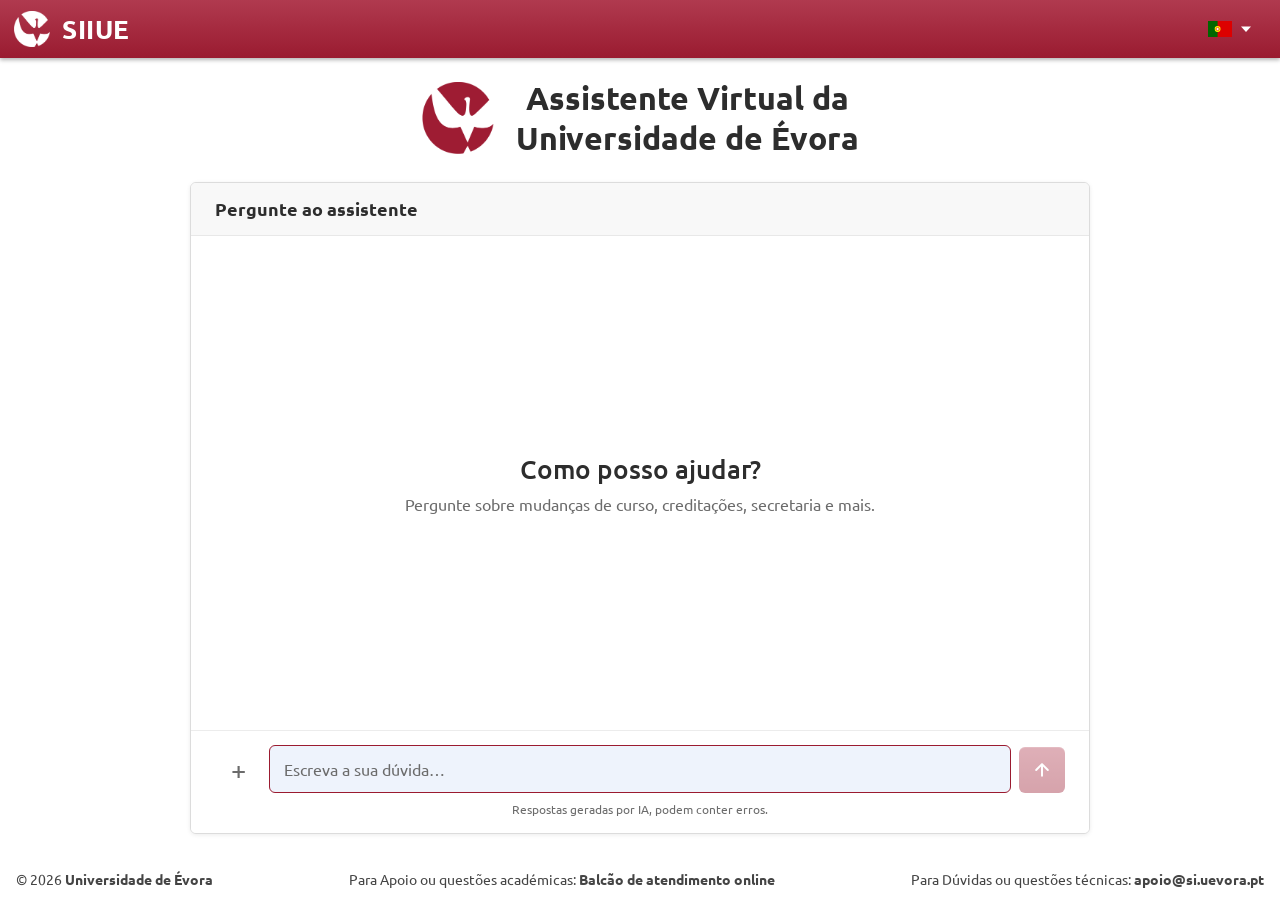
==== index.html @ c412db56 "Add files via upload" ====
<!DOCTYPE html>
<html lang="pt-PT">
<head>
  <meta charset="UTF-8">
  <meta name="viewport" content="width=device-width, initial-scale=1">
  <title>Assistente Virtual · Universidade de Évora</title>
  <link rel="icon" href="assets/icon-logo.png" type="image/png">
  <link rel="preconnect" href="https://fonts.googleapis.com">
  <link href="https://fonts.googleapis.com/css2?family=Ubuntu:wght@400;500;700&display=swap" rel="stylesheet">
  <link rel="stylesheet" href="css/style.css">
</head>
<body>
  <header class="topbar">
    <img class="topbar-logo" data-logo="topbar" alt="">
    <span class="topbar-title">SIIUE</span>

    <div class="lang" id="lang">
      <button class="lang-btn" id="langBtn" type="button" aria-haspopup="true" aria-expanded="false">
        <span class="lang-flag" id="langFlag"></span>
        <svg class="lang-caret" width="12" height="12" viewBox="0 0 12 12" aria-hidden="true"><path d="M1 3.5h10L6 9z" fill="currentColor"/></svg>
        <span class="lang-tip" id="langTip" role="tooltip"></span>
      </button>
      <ul class="lang-menu" id="langMenu" role="menu" hidden></ul>
    </div>
  </header>

  <section class="hero">
    <img class="hero-logo" data-logo="hero" alt="">
    <h1 data-i18n="heroTitle"></h1>
  </section>

  <section class="stage">
    <div class="card">
      <div class="card-head" data-i18n="cardHead"></div>

      <div class="card-body">

        <main id="chat">
          <div class="wrap" id="messages">
            <div class="hello">
              <h2 data-i18n="helloTitle"></h2>
              <p data-i18n="helloText"></p>
            </div>
          </div>
        </main>

        <footer class="composer-area">
          <div class="chip" id="chip">
            <span id="chipName"></span>
            <button id="chipRemove" type="button" data-i18n="remove"></button>
          </div>

          <div class="composer">
            <input type="file" id="file" accept="image/*" hidden>
            <button class="icon-btn" id="attach" type="button" data-i18n-aria="attachLabel" hidden>+</button>

            <textarea id="input" rows="1" data-i18n-placeholder="placeholder" data-i18n-aria="messageLabel"></textarea>

            <button class="icon-btn" id="send" type="button" data-i18n-aria="sendLabel" disabled>
              <svg width="20" height="20" viewBox="0 0 24 24" fill="none" stroke="currentColor" stroke-width="2.4" stroke-linecap="round" stroke-linejoin="round"><path d="M12 19V5M5 12l7-7 7 7"/></svg>
            </button>
          </div>

          <p class="note" data-i18n="note"></p>
        </footer>
      </div>
    </div>
  </section>

  <footer class="site-footer">
    <span data-i18n-html="footerRights"></span>
    <span data-i18n-html="footerSupport"></span>
    <span data-i18n-html="footerTech"></span>
  </footer>

  <!-- Ordem Correta: config → api → app -->
  <script src="js/config.js"></script>
  <script src="js/api.js"></script>
  <script src="js/app.js"></script>
</body>
</html>
---- css/style.css ----
/* ==========================================================
   1. VARIÁVEIS (muda aqui para personalizar)
   ========================================================== */
:root {
  --accent: #9b1b30;                 /* bordô principal */
  --accent-light: #b03a4f;           /* topo do gradiente */
  --accent-grad: linear-gradient(#b03a4f, #9a1b30);
  --ink: #2d2d2d;
  --muted: #6b6b6b;
  --line: #dcdcdc;
  --panel: #f8f8f8;
  --field: #eef3fc;
  --error: #c0392b;

  --font: "Ubuntu", system-ui, sans-serif;
  --card-width: 900px;
}

/* ==========================================================
   2. BASE
   ========================================================== */
* { box-sizing: border-box; margin: 0; }

html, body { height: 100%; }

body {
  display: flex;
  flex-direction: column;
  background: #fff;
  color: var(--ink);
  font-family: var(--font);
}

/* ==========================================================
   3. BARRA SUPERIOR
   ========================================================== */
.topbar {
  flex: none;
  display: flex;
  align-items: center;
  gap: 12px;
  height: 58px;
  padding: 0 14px;
  background: var(--accent-grad);
  box-shadow: 0 2px 4px rgba(0, 0, 0, .3);
  color: #fff;
}

.topbar-logo {
  width: 36px;
  height: 36px;
  filter: brightness(0) invert(1);   /* logo a branco */
}

.topbar-title {
  font-size: 1.6rem;
  font-weight: 700;
  letter-spacing: .02em;
}

/* ==========================================================
   4. TÍTULO
   ========================================================== */
.hero {
  flex: none;
  display: flex;
  align-items: center;
  justify-content: center;
  gap: 22px;
  padding: 20px 20px 8px;
}

.hero-logo { width: 72px; height: 72px; }

.hero h1 {
  font-size: clamp(1.3rem, 3vw, 2rem);
  font-weight: 700;
  line-height: 1.25;
  text-align: center;
}

/* ==========================================================
   5. CARTÃO DO CHAT
   ========================================================== */
.stage {
  flex: 1;
  min-height: 0;
  padding: 16px 20px 24px;
}

.card {
  display: flex;
  flex-direction: column;
  height: 100%;
  max-width: var(--card-width);
  margin: 0 auto;
  background: #fff;
  border: 1px solid var(--line);
  border-radius: 6px;
  box-shadow: 0 1px 4px rgba(0, 0, 0, .08);
  overflow: hidden;
}

.card-head {
  flex: none;
  padding: 14px 24px;
  background: var(--panel);
  border-bottom: 1px solid #e8e8e8;
  font-size: 1.15rem;
  font-weight: 700;
}

.card-body {
  position: relative;
  flex: 1;
  min-height: 0;
  display: flex;
  flex-direction: column;
}

/* Logo de fundo */
.watermark {
  position: absolute;
  inset: 0;
  display: grid;
  place-items: center;
  pointer-events: none;
}

.watermark img {
  width: min(45%, 260px);
  height: auto;
  opacity: .06;
}

/* ==========================================================
   6. CONVERSA
   ========================================================== */
main {
  position: relative;
  flex: 1;
  overflow-y: auto;
  padding: 24px;
  scroll-behavior: smooth;
}

.wrap {
  display: flex;
  flex-direction: column;
  gap: 12px;
  min-height: 100%;
}

/* Saudação inicial */
.hello {
  margin: auto 0;
  text-align: center;
}

.hello h2 { font-size: 1.6rem; font-weight: 500; }

.hello p {
  margin-top: 8px;
  color: var(--muted);
}

.chat-started .hello { display: none; }

/* Mensagens */
.msg {
  max-width: 85%;
  padding: 11px 16px;
  border-radius: 10px;
  line-height: 1.5;
  white-space: pre-wrap;
  overflow-wrap: anywhere;
}

.msg.user {
  align-self: flex-end;
  background: var(--accent-grad);
  color: #fff;
  border-bottom-right-radius: 3px;
}

.msg.bot {
  align-self: flex-start;
  background: var(--panel);
  border: 1px solid var(--line);
  border-bottom-left-radius: 3px;
}

.msg.error {
  border-color: var(--error);
  color: var(--error);
}

/* Indicador "a escrever…" */
.typing { display: inline-flex; gap: 4px; padding: 4px 0; }

.typing i {
  width: 7px;
  height: 7px;
  border-radius: 50%;
  background: var(--muted);
  animation: blink 1.2s infinite;
}
.typing i:nth-child(2) { animation-delay: .2s; }
.typing i:nth-child(3) { animation-delay: .4s; }

@keyframes blink {
  0%, 80%, 100% { opacity: .25; }
  40%           { opacity: 1; }
}

/* ==========================================================
   7. CAIXA DE TEXTO
   ========================================================== */
.composer-area {
  position: relative;
  flex: none;
  padding: 14px 24px 16px;
  background: #fff;
  border-top: 1px solid #ececec;
}

.composer {
  display: flex;
  align-items: flex-end;
  gap: 8px;
}

textarea {
  flex: 1;
  max-height: 140px;
  padding: 12px 14px;
  border: 1px solid #d3dae6;
  border-radius: 6px;
  outline: 0;
  resize: none;
  background: var(--field);
  color: var(--ink);
  font: inherit;
  line-height: 1.4;
  scrollbar-width: none;
  -ms-overflow-style: none;
  transition: border-color .15s;
}
textarea::-webkit-scrollbar { display: none; }
textarea::placeholder { color: var(--muted); }
textarea:focus { border-color: var(--accent); }

.icon-btn {
  flex: none;
  display: grid;
  place-items: center;
  width: 46px;
  height: 46px;
  border: 0;
  border-radius: 6px;
  cursor: pointer;
  font: inherit;
}
.icon-btn:focus-visible { outline: 2px solid var(--accent); outline-offset: 2px; }

#attach {
  background: transparent;
  color: var(--muted);
  font-size: 1.7rem;
  line-height: 1;
}
#attach:hover { background: var(--panel); color: var(--ink); }

#send {
  background: var(--accent-grad);
  color: #fff;
  box-shadow: inset 0 1px 0 rgba(255, 255, 255, .15);
}
#send:disabled { opacity: .4; cursor: not-allowed; }

/* Imagem anexada */
.chip {
  display: none;
  margin-bottom: 8px;
  font-size: .85rem;
  color: var(--muted);
}
.chip.on { display: block; }

.chip button {
  margin-left: 6px;
  border: 0;
  background: none;
  color: var(--accent);
  font: inherit;
  font-weight: 500;
  cursor: pointer;
}

.note {
  margin-top: 8px;
  text-align: center;
  font-size: .78rem;
  color: var(--muted);
}

/* ==========================================================
   8. RODAPÉ DA PÁGINA
   ========================================================== */
.site-footer {
  flex: none;
  display: flex;
  justify-content: space-between;
  gap: 8px 24px;
  flex-wrap: wrap;
  padding: 12px 16px;
  font-size: .9rem;
  color: #444;
}

@media (max-width: 700px) {
  .site-footer { flex-direction: column; text-align: center; font-size: .8rem; }
  .hero-logo { width: 52px; height: 52px; }
  main { padding: 16px; }
  .composer-area { padding: 12px 16px; }
}
/* ==========================================================
   9. SELETOR DE LÍNGUA
   ========================================================== */
.hero h1 { white-space: pre-line; }

.lang {
  position: relative;
  margin-left: auto;
}

.lang-btn {
  position: relative;
  display: flex;
  align-items: center;
  gap: 8px;
  height: 58px;
  padding: 0 14px;
  border: 0;
  background: transparent;
  color: #fff;
  cursor: pointer;
  font: inherit;
}
.lang-btn:hover,
.lang-btn[aria-expanded="true"] { background: rgba(0, 0, 0, .12); }
.lang-btn:focus-visible { outline: 2px solid #fff; outline-offset: -4px; }

.lang-flag { display: block; width: 24px; height: 16px; line-height: 0; }
.lang-flag svg,
.lang-item svg { width: 100%; height: 100%; display: block; }

/* Dica "Alterar língua" */
.lang-tip {
  position: absolute;
  right: calc(100% - 6px);
  top: 50%;
  transform: translateY(-50%);
  padding: 6px 10px;
  border-radius: 5px;
  background: #111;
  color: #fff;
  font-size: .9rem;
  white-space: nowrap;
  opacity: 0;
  pointer-events: none;
  transition: opacity .12s;
}
.lang-btn:hover .lang-tip,
.lang-btn:focus-visible .lang-tip { opacity: 1; }
.lang-btn[aria-expanded="true"] .lang-tip { opacity: 0; }

/* Menu */
.lang-menu {
  position: absolute;
  top: calc(100% + 4px);
  right: 8px;
  z-index: 20;
  min-width: 150px;
  margin: 0;
  padding: 6px;
  list-style: none;
  background: #fff;
  border: 1px solid var(--line);
  border-radius: 6px;
  box-shadow: 0 4px 14px rgba(0, 0, 0, .18);
}
.lang-menu[hidden] { display: none; }

.lang-item {
  display: flex;
  align-items: center;
  gap: 10px;
  width: 100%;
  padding: 9px 12px;
  border: 0;
  border-radius: 4px;
  background: none;
  color: var(--ink);
  font: inherit;
  text-align: left;
  cursor: pointer;
}
.lang-item:hover,
.lang-item:focus-visible { background: var(--panel); outline: 0; }
.lang-item .lang-flag { flex: none; }

@media (max-width: 700px) {
  .lang-tip { display: none; }
}
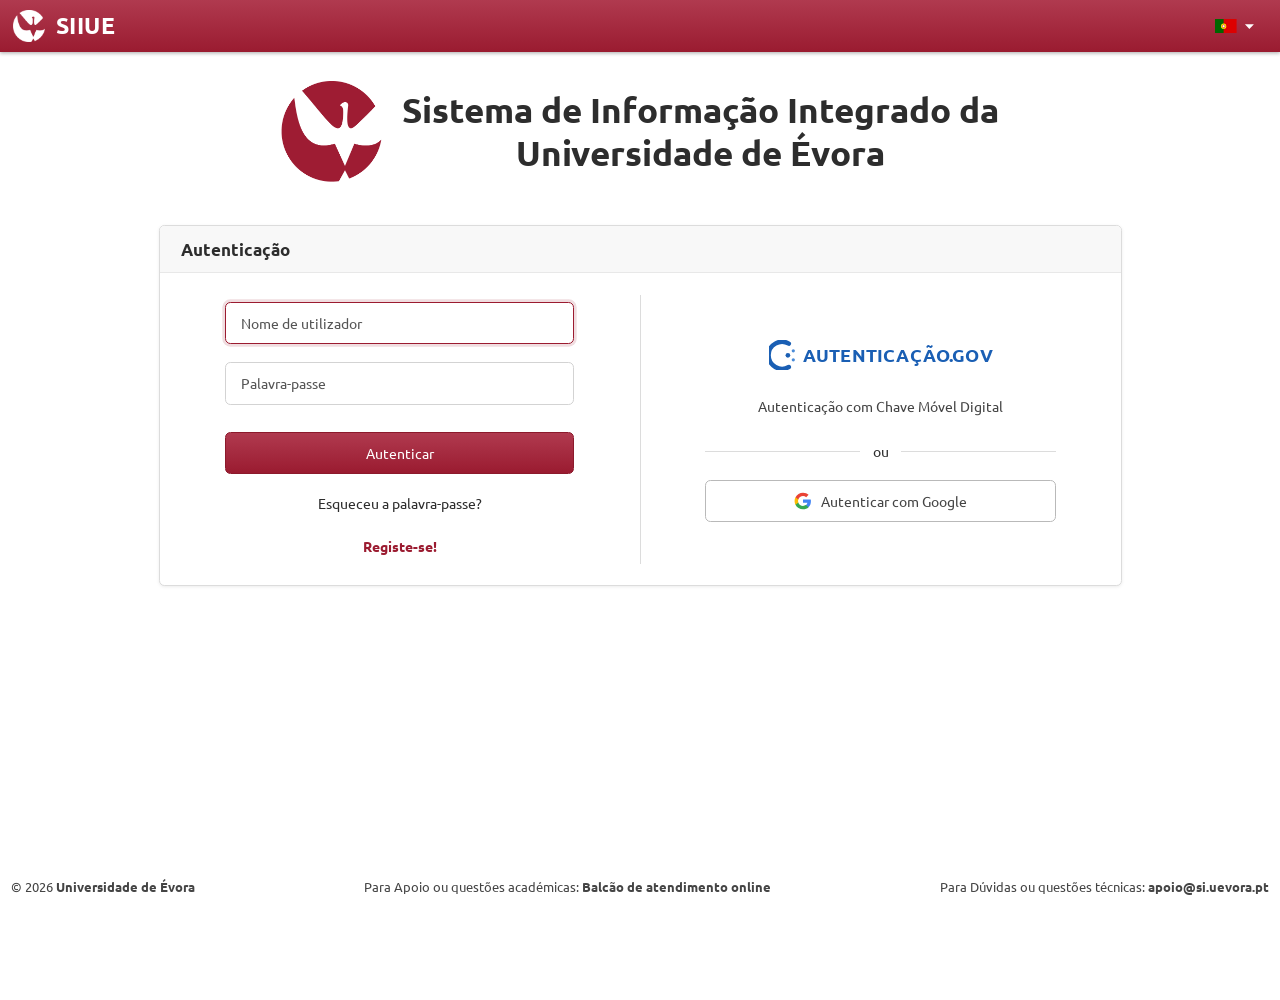
==== commit 46afe40c: "Login + Register" ====
--- a/index.html
+++ b/index.html
@@ -1,81 +1,91 @@
-<!DOCTYPE html>
-<html lang="pt-PT">
-<head>
-  <meta charset="UTF-8">
-  <meta name="viewport" content="width=device-width, initial-scale=1">
-  <title>Assistente Virtual · Universidade de Évora</title>
-  <link rel="icon" href="assets/icon-logo.png" type="image/png">
-  <link rel="preconnect" href="https://fonts.googleapis.com">
-  <link href="https://fonts.googleapis.com/css2?family=Ubuntu:wght@400;500;700&display=swap" rel="stylesheet">
-  <link rel="stylesheet" href="css/style.css">
-</head>
-<body>
-  <header class="topbar">
-    <img class="topbar-logo" data-logo="topbar" alt="">
-    <span class="topbar-title">SIIUE</span>
-
-    <div class="lang" id="lang">
-      <button class="lang-btn" id="langBtn" type="button" aria-haspopup="true" aria-expanded="false">
-        <span class="lang-flag" id="langFlag"></span>
-        <svg class="lang-caret" width="12" height="12" viewBox="0 0 12 12" aria-hidden="true"><path d="M1 3.5h10L6 9z" fill="currentColor"/></svg>
-        <span class="lang-tip" id="langTip" role="tooltip"></span>
-      </button>
-      <ul class="lang-menu" id="langMenu" role="menu" hidden></ul>
-    </div>
-  </header>
-
-  <section class="hero">
-    <img class="hero-logo" data-logo="hero" alt="">
-    <h1 data-i18n="heroTitle"></h1>
-  </section>
-
-  <section class="stage">
-    <div class="card">
-      <div class="card-head" data-i18n="cardHead"></div>
-
-      <div class="card-body">
-
-        <main id="chat">
-          <div class="wrap" id="messages">
-            <div class="hello">
-              <h2 data-i18n="helloTitle"></h2>
-              <p data-i18n="helloText"></p>
-            </div>
-          </div>
-        </main>
-
-        <footer class="composer-area">
-          <div class="chip" id="chip">
-            <span id="chipName"></span>
-            <button id="chipRemove" type="button" data-i18n="remove"></button>
-          </div>
-
-          <div class="composer">
-            <input type="file" id="file" accept="image/*" hidden>
-            <button class="icon-btn" id="attach" type="button" data-i18n-aria="attachLabel" hidden>+</button>
-
-            <textarea id="input" rows="1" data-i18n-placeholder="placeholder" data-i18n-aria="messageLabel"></textarea>
-
-            <button class="icon-btn" id="send" type="button" data-i18n-aria="sendLabel" disabled>
-              <svg width="20" height="20" viewBox="0 0 24 24" fill="none" stroke="currentColor" stroke-width="2.4" stroke-linecap="round" stroke-linejoin="round"><path d="M12 19V5M5 12l7-7 7 7"/></svg>
-            </button>
-          </div>
-
-          <p class="note" data-i18n="note"></p>
-        </footer>
-      </div>
-    </div>
-  </section>
-
-  <footer class="site-footer">
-    <span data-i18n-html="footerRights"></span>
-    <span data-i18n-html="footerSupport"></span>
-    <span data-i18n-html="footerTech"></span>
-  </footer>
-
-  <!-- Ordem Correta: config → api → app -->
-  <script src="js/config.js"></script>
-  <script src="js/api.js"></script>
-  <script src="js/app.js"></script>
-</body>
+<!DOCTYPE html>
+<html lang="pt-PT">
+<head>
+  <meta charset="UTF-8">
+  <meta name="viewport" content="width=device-width, initial-scale=1">
+  <title>ChatUE · Universidade de Évora</title>
+  <link rel="icon" href="assets/icon-logo.png" type="image/png">
+  <link rel="preconnect" href="https://fonts.googleapis.com">
+  <link href="https://fonts.googleapis.com/css2?family=Ubuntu:wght@400;500;700&display=swap" rel="stylesheet">
+  <link rel="stylesheet" href="css/style.css">
+  <script>try { if (!localStorage.getItem("chatue_session")) location.replace("login.html"); } catch (e) {}</script>
+</head>
+<body data-title="pageTitle">
+  <header class="topbar">
+    <img class="topbar-logo" data-logo="topbar" alt="">
+    <span class="topbar-title">SIIUE</span>
+
+    <div class="lang" id="lang">
+      <button class="lang-btn" id="langBtn" type="button" aria-haspopup="true" aria-expanded="false">
+        <span class="lang-flag" id="langFlag"></span>
+        <svg class="lang-caret" width="12" height="12" viewBox="0 0 12 12" aria-hidden="true"><path d="M1 3.5h10L6 9z" fill="currentColor"/></svg>
+        <span class="lang-tip" id="langTip" role="tooltip"></span>
+      </button>
+      <ul class="lang-menu" id="langMenu" role="menu" hidden></ul>
+    </div>
+
+    <div class="user" id="user">
+      <button class="user-btn" id="userBtn" type="button" aria-haspopup="true" aria-expanded="false" data-i18n-aria="userMenuLabel">
+        <span class="user-avatar" id="userAvatar"></span>
+      </button>
+      <div class="user-menu" id="userMenu" role="menu" hidden></div>
+    </div>
+  </header>
+
+  <section class="hero">
+    <img class="hero-logo" data-logo="hero" alt="">
+    <h1 data-i18n="heroTitle"></h1>
+  </section>
+
+  <section class="stage">
+    <div class="card">
+      <div class="card-head" data-i18n="cardHead"></div>
+
+      <div class="card-body">
+        <img class="watermark" data-logo="watermark" alt="" aria-hidden="true">
+
+        <main id="chat">
+          <div class="wrap" id="messages">
+            <div class="hello">
+              <h2 data-i18n="helloTitle"></h2>
+              <p data-i18n="helloText"></p>
+            </div>
+          </div>
+        </main>
+
+        <footer class="composer-area">
+          <div class="chip" id="chip">
+            <span id="chipName"></span>
+            <button id="chipRemove" type="button" data-i18n="remove"></button>
+          </div>
+
+          <div class="composer">
+            <input type="file" id="file" accept="image/*" hidden>
+            <button class="icon-btn" id="attach" type="button" data-i18n-aria="attachLabel" hidden>+</button>
+
+            <textarea id="input" rows="1" data-i18n-placeholder="placeholder" data-i18n-aria="messageLabel"></textarea>
+
+            <button class="icon-btn" id="send" type="button" data-i18n-aria="sendLabel" disabled>
+              <svg width="20" height="20" viewBox="0 0 24 24" fill="none" stroke="currentColor" stroke-width="2.4" stroke-linecap="round" stroke-linejoin="round"><path d="M12 19V5M5 12l7-7 7 7"/></svg>
+            </button>
+          </div>
+
+          <p class="note" data-i18n="note"></p>
+        </footer>
+      </div>
+    </div>
+  </section>
+
+  <footer class="site-footer">
+    <span data-i18n-html="footerRights"></span>
+    <span data-i18n-html="footerSupport"></span>
+    <span data-i18n-html="footerTech"></span>
+  </footer>
+
+  <!-- Ordem correta: config → api → common → app -->
+  <script src="js/config.js"></script>
+  <script src="js/api.js"></script>
+  <script src="js/common.js"></script>
+  <script src="js/app.js"></script>
+</body>
 </html>
--- a/css/style.css
+++ b/css/style.css
@@ -2,6 +2,7 @@
    1. VARIÁVEIS (muda aqui para personalizar)
    ========================================================== */
 :root {
+  --scale: 0.9;                      /* zoom da interface: 1 = normal · 0.9 = -10% · 0.8 = -20% */
   --accent: #9b1b30;                 /* bordô principal */
   --accent-light: #b03a4f;           /* topo do gradiente */
   --accent-grad: linear-gradient(#b03a4f, #9a1b30);
@@ -14,6 +15,10 @@
 
   --font: "Ubuntu", system-ui, sans-serif;
   --card-width: 900px;
+
+  /* Marca de água */
+  --watermark-size: 190px;
+  --watermark-opacity: 0.08;
 }
 
 /* ==========================================================
@@ -21,7 +26,21 @@
    ========================================================== */
 * { box-sizing: border-box; margin: 0; }
 
-html, body { height: 100%; }
+html { height: 100%; }
+
+/* O zoom só vai no body (uma vez). A altura vem de --vh, calculada em
+   common.js em pixels (window.innerHeight / --scale), o que funciona igual
+   em todos os browsers. O calc(100vh / escala) é só um valor de reserva. */
+body {
+  zoom: var(--scale);
+  height: var(--vh, calc(100vh / var(--scale)));     /* chat: altura fixa = ecrã */
+}
+
+/* Login: pode crescer com o conteúdo (ex.: formulário de registo) */
+body[data-title="loginPageTitle"] {
+  height: auto;
+  min-height: var(--vh, calc(100vh / var(--scale)));
+}
 
 body {
   display: flex;
@@ -77,6 +96,7 @@
   font-weight: 700;
   line-height: 1.25;
   text-align: center;
+  white-space: pre-line;
 }
 
 /* ==========================================================
@@ -121,26 +141,31 @@
 /* Logo de fundo */
 .watermark {
   position: absolute;
-  inset: 0;
-  display: grid;
-  place-items: center;
+  top: 45%;
+  left: 50%;
+  width: var(--watermark-size);
+  height: auto;
+  transform: translate(-50%, -50%);
+  opacity: var(--watermark-opacity);
   pointer-events: none;
-}
-
-.watermark img {
-  width: min(45%, 260px);
-  height: auto;
-  opacity: .06;
-}
+  user-select: none;
+  z-index: 0;
+  transition: opacity .3s;
+}
+
+/* Depois de começar a conversa, fica mais discreta */
+.chat-started .watermark { opacity: .04; }
 
 /* ==========================================================
    6. CONVERSA
    ========================================================== */
 main {
   position: relative;
+  z-index: 1;                  /* por cima da marca de água */
   flex: 1;
   overflow-y: auto;
   padding: 24px;
+  background: transparent;
   scroll-behavior: smooth;
 }
 
@@ -218,6 +243,7 @@
    ========================================================== */
 .composer-area {
   position: relative;
+  z-index: 1;
   flex: none;
   padding: 14px 24px 16px;
   background: #fff;
@@ -308,12 +334,13 @@
    8. RODAPÉ DA PÁGINA
    ========================================================== */
 .site-footer {
+  margin-top: auto;
   flex: none;
   display: flex;
   justify-content: space-between;
   gap: 8px 24px;
   flex-wrap: wrap;
-  padding: 12px 16px;
+  padding: 6px 12px;
   font-size: .9rem;
   color: #444;
 }
@@ -323,12 +350,12 @@
   .hero-logo { width: 52px; height: 52px; }
   main { padding: 16px; }
   .composer-area { padding: 12px 16px; }
-}
+  .watermark { width: 140px; }
+}
+
 /* ==========================================================
    9. SELETOR DE LÍNGUA
    ========================================================== */
-.hero h1 { white-space: pre-line; }
-
 .lang {
   position: relative;
   margin-left: auto;
@@ -412,4 +439,229 @@
 
 @media (max-width: 700px) {
   .lang-tip { display: none; }
+}
+/* ==========================================================
+   10. BOTÃO DO UTILIZADOR (ao lado do seletor de língua)
+   ========================================================== */
+.user {
+  position: relative;
+  flex: none;
+}
+
+.user-btn {
+  display: grid;
+  place-items: center;
+  width: 40px;
+  height: 40px;
+  margin: 0 6px 0 4px;
+  padding: 0;
+  border: 2px solid rgba(255, 255, 255, .85);
+  border-radius: 50%;
+  background: rgba(255, 255, 255, .18);
+  color: #fff;
+  cursor: pointer;
+  overflow: hidden;
+}
+.user-btn:hover,
+.user-btn[aria-expanded="true"] { background: rgba(255, 255, 255, .32); }
+.user-btn:focus-visible { outline: 2px solid #fff; outline-offset: 2px; }
+
+.user-avatar { display: block; width: 100%; height: 100%; line-height: 0; }
+.user-avatar svg,
+.user-avatar img { width: 100%; height: 100%; display: block; object-fit: cover; }
+.user-avatar svg { padding: 5px 4px 0; }
+
+.user-menu {
+  position: absolute;
+  top: calc(100% + 8px);
+  right: 4px;
+  z-index: 20;
+  min-width: 250px;
+  padding: 6px;
+  background: #fff;
+  border: 1px solid var(--line);
+  border-radius: 6px;
+  box-shadow: 0 4px 14px rgba(0, 0, 0, .18);
+  color: var(--ink);
+}
+.user-menu[hidden] { display: none; }
+
+.user-info {
+  display: flex;
+  flex-direction: column;
+  padding: 8px 12px 10px;
+  margin-bottom: 4px;
+  border-bottom: 1px solid #ececec;
+  overflow-wrap: anywhere;
+}
+.user-info span { font-size: .85rem; color: var(--muted); }
+
+.user-item {
+  display: block;
+  width: 100%;
+  padding: 9px 12px;
+  border: 0;
+  border-radius: 4px;
+  background: none;
+  color: var(--ink);
+  font: inherit;
+  text-align: left;
+  cursor: pointer;
+}
+.user-item:hover,
+.user-item:focus-visible { background: var(--panel); outline: 0; }
+
+/* ==========================================================
+   11. PÁGINA DE AUTENTICAÇÃO
+   ========================================================== */
+.auth-hero { padding-top: 32px; }
+.auth-hero .hero-logo { width: 112px; height: 112px; }
+.auth-hero h1 { font-size: clamp(1.4rem, 3.2vw, 2.4rem); }
+
+.auth-stage {
+  flex: 1;
+  padding: 40px 20px 32px;
+}
+
+.auth-card {
+  max-width: 1070px;
+  margin: 0 auto;
+  background: #fff;
+  border: 1px solid var(--line);
+  border-radius: 6px;
+  box-shadow: 0 1px 4px rgba(0, 0, 0, .08);
+  overflow: hidden;
+}
+
+.auth-body {
+  display: grid;
+  grid-template-columns: 1fr 1fr;
+  padding: 24px 0;
+}
+
+.auth-col {
+  display: flex;
+  flex-direction: column;
+  align-items: center;
+  justify-content: center;
+  padding: 8px 52px;
+}
+.auth-col + .auth-col { border-left: 1px solid var(--line); }
+
+.auth-form {
+  display: flex;
+  flex-direction: column;
+  gap: 20px;
+  width: 100%;
+  max-width: 388px;
+}
+.auth-form[hidden] { display: none; }
+
+.auth-input {
+  width: 100%;
+  height: 47px;
+  padding: 0 16px;
+  border: 1px solid #d3d3d3;
+  border-radius: 6px;
+  background: #fff;
+  color: var(--ink);
+  font: inherit;
+  outline: 0;
+  transition: border-color .15s, box-shadow .15s;
+}
+.auth-input::placeholder { color: #555; }
+.auth-input:focus { border-color: var(--accent); box-shadow: 0 0 0 3px rgba(155, 27, 48, .15); }
+
+.auth-btn {
+  height: 47px;
+  margin-top: 10px;
+  border: 1px solid #8c1a2c;
+  border-radius: 6px;
+  background: var(--accent-grad);
+  color: #fff;
+  font: inherit;
+  cursor: pointer;
+}
+.auth-btn:hover { filter: brightness(1.06); }
+.auth-btn:focus-visible { outline: 2px solid var(--accent); outline-offset: 2px; }
+.auth-btn:disabled { opacity: .6; cursor: wait; }
+
+.auth-link {
+  border: 0;
+  background: none;
+  color: var(--ink);
+  font: inherit;
+  text-align: center;
+  cursor: pointer;
+  padding: 2px;
+}
+.auth-link:hover { text-decoration: underline; }
+.auth-link:focus-visible { outline: 2px solid var(--accent); outline-offset: 2px; }
+.auth-link.strong { color: var(--accent); font-weight: 700; margin-top: 4px; }
+
+.auth-error {
+  margin: -6px 0 0;
+  color: var(--error);
+  font-size: .9rem;
+  text-align: center;
+}
+.auth-error[hidden] { display: none; }
+.auth-side .auth-error { margin-top: 14px; }
+
+.gov-btn {
+  display: flex;
+  align-items: center;
+  gap: 8px;
+  border: 0;
+  background: none;
+  color: #1a5fb4;
+  font: inherit;
+  font-size: 1.25rem;
+  font-weight: 700;
+  letter-spacing: .01em;
+  cursor: pointer;
+  padding: 4px 8px;
+}
+.gov-btn:focus-visible { outline: 2px solid #1a5fb4; outline-offset: 2px; }
+
+.auth-gov-text { margin: 26px 0 30px; color: #444; }
+
+.auth-or {
+  display: flex;
+  align-items: center;
+  gap: 14px;
+  width: 100%;
+  max-width: 390px;
+  color: var(--ink);
+}
+.auth-or::before,
+.auth-or::after { content: ""; flex: 1; height: 1px; background: var(--line); }
+
+.google-btn {
+  display: flex;
+  align-items: center;
+  justify-content: center;
+  gap: 10px;
+  width: 100%;
+  max-width: 390px;
+  height: 47px;
+  margin-top: 22px;
+  border: 1px solid #b9b9b9;
+  border-radius: 6px;
+  background: #fff;
+  color: #444;
+  font: inherit;
+  cursor: pointer;
+}
+.google-btn:hover { background: var(--panel); }
+.google-btn:focus-visible { outline: 2px solid var(--accent); outline-offset: 2px; }
+
+@media (max-width: 800px) {
+  .auth-body { grid-template-columns: 1fr; padding: 16px 0; }
+  .auth-col { padding: 16px 20px; }
+  .auth-col + .auth-col { border-left: 0; border-top: 1px solid var(--line); margin-top: 8px; padding-top: 24px; }
+  .auth-hero { flex-direction: column; gap: 10px; }
+  .auth-hero .hero-logo { width: 80px; height: 80px; }
+  .auth-stage { padding: 20px 12px; }
+  .user-menu { min-width: 220px; }
 }
